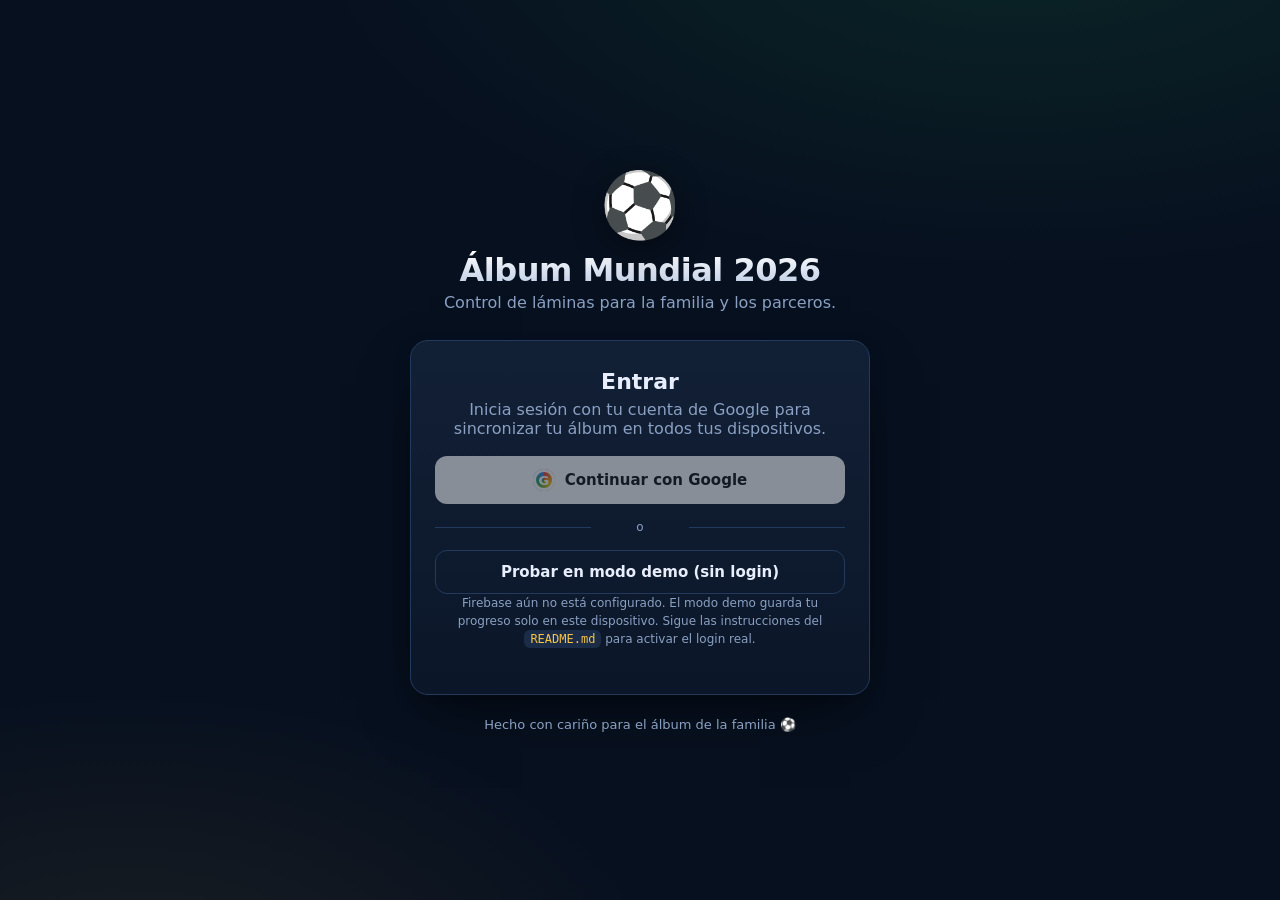
==== album-mundial/album.html @ cc8ee26c "Add World Cup 2026 sticker album tracker (album-mundial) Web app for the family to track Panini Mund" ====
<!doctype html>
<html lang="es">
<head>
  <meta charset="utf-8" />
  <meta name="viewport" content="width=device-width, initial-scale=1, viewport-fit=cover" />
  <meta name="theme-color" content="#0b1220" />
  <title>Mi Álbum — Mundial 2026</title>
  <link rel="icon" href="data:image/svg+xml,<svg xmlns=%22http://www.w3.org/2000/svg%22 viewBox=%220 0 100 100%22><text y=%22.9em%22 font-size=%2290%22>⚽</text></svg>" />
  <link rel="stylesheet" href="./css/styles.css" />
</head>
<body class="page-app">
  <header class="app-header">
    <div class="brand">
      <span class="ball-sm">⚽</span>
      <strong>Álbum Mundial</strong>
    </div>
    <nav class="tabs" id="tabs">
      <a href="#album" class="tab active" data-tab="album">Álbum</a>
      <a href="#amigos" class="tab" data-tab="amigos">Amigos</a>
      <a href="#intercambios" class="tab" data-tab="intercambios">Intercambios</a>
    </nav>
    <div class="user-chip" id="user-chip">
      <img id="user-avatar" alt="" />
      <span id="user-name">…</span>
      <button class="link" id="btn-logout" title="Salir">Salir</button>
    </div>
  </header>

  <main class="app-main">
    <!-- ALBUM ------------------------------------------------------------ -->
    <section class="view" id="view-album" data-view="album">
      <div class="toolbar">
        <div class="stats" id="stats">
          <div class="stat"><span class="stat-num" id="stat-owned">0</span><span class="stat-label">Pegadas</span></div>
          <div class="stat"><span class="stat-num" id="stat-missing">0</span><span class="stat-label">Faltan</span></div>
          <div class="stat"><span class="stat-num" id="stat-dupes">0</span><span class="stat-label">Repes</span></div>
          <div class="stat"><span class="stat-num" id="stat-progress">0%</span><span class="stat-label">Progreso</span></div>
        </div>
        <div class="filters" role="tablist">
          <button class="chip active" data-filter="all">Todas</button>
          <button class="chip" data-filter="missing">Faltantes</button>
          <button class="chip" data-filter="owned">Pegadas</button>
          <button class="chip" data-filter="duplicate">Repetidas</button>
        </div>
        <div class="search">
          <input id="search-input" type="number" inputmode="numeric" placeholder="Buscar #" min="1" />
        </div>
      </div>

      <div class="legend">
        <span><i class="dot missing"></i>Faltante</span>
        <span><i class="dot owned"></i>Pegada</span>
        <span><i class="dot duplicate"></i>Repetida (toca de nuevo para +1)</span>
      </div>

      <div class="grid" id="grid" aria-live="polite"></div>

      <div class="floating-share">
        <button class="btn btn-primary" id="btn-share-whatsapp">
          📲 Compartir mis faltantes/repes por WhatsApp
        </button>
      </div>
    </section>

    <!-- AMIGOS ----------------------------------------------------------- -->
    <section class="view hidden" id="view-amigos" data-view="amigos">
      <div class="panel">
        <h2>Tu código de invitación</h2>
        <p class="muted">Compártelo con familia y amigos para que se conecten a tu álbum y puedan ver sus intercambios.</p>
        <div class="invite-box">
          <code id="my-invite-code">------</code>
          <button class="btn btn-ghost" id="btn-copy-code">Copiar</button>
          <button class="btn btn-ghost" id="btn-share-code">Compartir por WhatsApp</button>
        </div>
      </div>

      <div class="panel">
        <h2>Agregar un amigo</h2>
        <p class="muted">Pega aquí el código que te enviaron.</p>
        <div class="add-friend">
          <input id="friend-code" placeholder="ABC123" maxlength="8" />
          <button class="btn btn-primary" id="btn-add-friend">Agregar</button>
        </div>
        <p class="form-msg" id="friend-msg"></p>
      </div>

      <div class="panel">
        <h2>Mis amigos</h2>
        <ul class="friends-list" id="friends-list">
          <li class="empty">Aún no tienes amigos conectados.</li>
        </ul>
      </div>
    </section>

    <!-- INTERCAMBIOS ----------------------------------------------------- -->
    <section class="view hidden" id="view-intercambios" data-view="intercambios">
      <div class="panel">
        <h2>Intercambios disponibles</h2>
        <p class="muted">Te mostramos los matches: láminas que tú tienes repetidas y a tus amigos les faltan, y viceversa.</p>
        <div class="matches" id="matches">
          <div class="empty">Conecta amigos para ver intercambios.</div>
        </div>
      </div>
    </section>
  </main>

  <!-- Modal compartir ---------------------------------------------------- -->
  <div class="modal hidden" id="share-modal" role="dialog" aria-modal="true">
    <div class="modal-card">
      <h3>Compartir por WhatsApp</h3>
      <p class="muted">Edita el mensaje si quieres, luego abre WhatsApp:</p>
      <textarea id="share-text" rows="10"></textarea>
      <div class="modal-actions">
        <button class="btn btn-ghost" id="btn-share-copy">Copiar texto</button>
        <a class="btn btn-primary" id="btn-share-open" target="_blank" rel="noopener">Abrir WhatsApp</a>
      </div>
      <button class="modal-close" id="btn-share-close" aria-label="Cerrar">×</button>
    </div>
  </div>

  <script type="module" src="./js/album.js"></script>
</body>
</html>
---- album-mundial/css/styles.css ----
/* ============================================================
   Álbum Mundial — estilos
   Paleta inspirada en el césped + dorado del trofeo
   ============================================================ */

:root {
  --bg-0: #07101f;
  --bg-1: #0b1628;
  --bg-2: #122036;
  --bg-3: #1a2c47;
  --line: #233a5e;
  --text: #e8eefc;
  --muted: #8aa0c2;
  --primary: #16a34a;      /* césped */
  --primary-2: #22c55e;
  --gold: #f5c544;         /* trofeo */
  --danger: #ef4444;
  --warning: #f59e0b;
  --owned: #16a34a;
  --missing: #1f2a3f;
  --duplicate: #f5c544;
  --radius: 14px;
  --shadow-lg: 0 24px 60px -20px rgba(0,0,0,.6), 0 8px 24px -12px rgba(0,0,0,.5);
  --shadow-md: 0 8px 24px -10px rgba(0,0,0,.5);
}

* { box-sizing: border-box; }
html, body { margin: 0; padding: 0; }
body {
  font-family: -apple-system, BlinkMacSystemFont, "Segoe UI", system-ui, "Helvetica Neue", Arial, sans-serif;
  color: var(--text);
  background:
    radial-gradient(1200px 600px at 80% -10%, rgba(34,197,94,.12), transparent 60%),
    radial-gradient(900px 500px at 10% 110%, rgba(245,197,68,.08), transparent 60%),
    var(--bg-0);
  min-height: 100vh;
  -webkit-font-smoothing: antialiased;
}

button { font: inherit; cursor: pointer; }
.hidden { display: none !important; }
.muted { color: var(--muted); }

/* ====== LOGIN ====== */
.page-login { display: grid; place-items: center; min-height: 100vh; padding: 24px; }
.login-shell { width: 100%; max-width: 460px; text-align: center; }
.login-hero { margin-bottom: 28px; }
.ball {
  font-size: 64px;
  filter: drop-shadow(0 8px 16px rgba(0,0,0,.4));
  animation: bounce 2.4s ease-in-out infinite;
}
@keyframes bounce {
  0%,100% { transform: translateY(0) rotate(-6deg); }
  50%     { transform: translateY(-10px) rotate(8deg); }
}
.login-hero h1 {
  margin: 8px 0 4px;
  font-size: 32px;
  letter-spacing: -.5px;
  background: linear-gradient(180deg, #fff, #b8c8e3);
  -webkit-background-clip: text;
  background-clip: text;
  color: transparent;
}
.tagline { color: var(--muted); margin: 0; }

.login-card {
  background: linear-gradient(180deg, var(--bg-2), var(--bg-1));
  border: 1px solid var(--line);
  border-radius: 18px;
  padding: 28px 24px;
  box-shadow: var(--shadow-lg);
}
.login-card h2 { margin: 0 0 6px; font-size: 22px; }
.login-card p  { margin: 0 0 18px; }

.btn {
  display: inline-flex; align-items: center; justify-content: center; gap: 10px;
  width: 100%; padding: 12px 16px;
  border: 1px solid transparent; border-radius: 12px;
  font-weight: 600; font-size: 15px;
  text-decoration: none;
  transition: transform .04s ease, background .15s ease, border-color .15s ease, opacity .15s ease;
}
.btn:active { transform: translateY(1px); }
.btn[disabled] { opacity: .5; cursor: not-allowed; }

.btn-google { background: #fff; color: #1a1a1a; }
.btn-google:hover { background: #f4f4f4; }
.g-icon {
  display: inline-grid; place-items: center;
  width: 22px; height: 22px; border-radius: 50%;
  background: conic-gradient(from 0deg, #ea4335, #fbbc05, #34a853, #4285f4);
  color: #fff; font-weight: 800; font-size: 13px;
  box-shadow: inset 0 0 0 3px #fff;
}

.btn-ghost { background: transparent; color: var(--text); border-color: var(--line); }
.btn-ghost:hover { background: var(--bg-2); }

.btn-primary {
  background: linear-gradient(180deg, var(--primary-2), var(--primary));
  color: #04150a; border-color: rgba(0,0,0,.2);
  box-shadow: 0 8px 18px -8px rgba(34,197,94,.6);
}
.btn-primary:hover { filter: brightness(1.05); }

.divider {
  position: relative; margin: 16px 0; color: var(--muted); font-size: 12px;
}
.divider::before, .divider::after {
  content: ""; position: absolute; top: 50%; width: 38%; height: 1px; background: var(--line);
}
.divider::before { left: 0; }
.divider::after  { right: 0; }

.hint { font-size: 12px; color: var(--muted); margin-top: 14px; line-height: 1.5; }
.hint code { background: var(--bg-3); padding: 2px 6px; border-radius: 6px; color: var(--gold); }

.login-foot { margin-top: 22px; color: var(--muted); font-size: 13px; }

/* ====== APP HEADER ====== */
.app-header {
  position: sticky; top: 0; z-index: 30;
  display: flex; align-items: center; gap: 16px;
  padding: 12px 16px;
  background: rgba(11,22,40,.85);
  backdrop-filter: saturate(140%) blur(10px);
  border-bottom: 1px solid var(--line);
}
.brand { display: flex; align-items: center; gap: 8px; font-size: 15px; }
.ball-sm { font-size: 22px; }
.tabs { display: flex; gap: 4px; margin: 0 auto; }
.tab {
  text-decoration: none; color: var(--muted);
  padding: 8px 14px; border-radius: 999px;
  font-weight: 600; font-size: 14px;
  border: 1px solid transparent;
  transition: color .15s ease, background .15s ease, border-color .15s ease;
}
.tab:hover { color: var(--text); }
.tab.active { color: var(--text); background: var(--bg-2); border-color: var(--line); }

.user-chip {
  display: flex; align-items: center; gap: 8px;
  background: var(--bg-2); border: 1px solid var(--line);
  padding: 4px 10px 4px 4px; border-radius: 999px; font-size: 13px;
}
.user-chip img { width: 26px; height: 26px; border-radius: 50%; background: var(--bg-3); object-fit: cover; }
.user-chip .link {
  background: transparent; border: 0; color: var(--muted); padding: 0 0 0 6px;
}
.user-chip .link:hover { color: var(--text); text-decoration: underline; }

/* ====== APP MAIN ====== */
.app-main { padding: 16px; max-width: 1100px; margin: 0 auto; padding-bottom: 120px; }

.toolbar {
  display: grid; gap: 12px;
  grid-template-columns: 1fr;
}
@media (min-width: 800px) {
  .toolbar { grid-template-columns: auto 1fr auto; align-items: center; }
}

.stats { display: flex; gap: 8px; flex-wrap: wrap; }
.stat {
  display: flex; flex-direction: column; align-items: flex-start;
  background: linear-gradient(180deg, var(--bg-2), var(--bg-1));
  border: 1px solid var(--line);
  padding: 8px 12px; border-radius: 12px; min-width: 76px;
}
.stat-num { font-size: 20px; font-weight: 800; letter-spacing: -.3px; }
.stat-label { font-size: 11px; color: var(--muted); text-transform: uppercase; letter-spacing: .08em; }

.filters { display: flex; gap: 6px; flex-wrap: wrap; }
.chip {
  background: var(--bg-2); color: var(--muted);
  border: 1px solid var(--line); padding: 8px 12px; border-radius: 999px;
  font-weight: 600; font-size: 13px;
}
.chip:hover { color: var(--text); }
.chip.active { background: var(--primary); color: #04150a; border-color: transparent; }

.search input {
  width: 130px;
  background: var(--bg-2); color: var(--text);
  border: 1px solid var(--line); border-radius: 10px;
  padding: 10px 12px; font-size: 14px;
}
.search input:focus { outline: 2px solid var(--primary); outline-offset: 2px; }

.legend {
  display: flex; gap: 14px; flex-wrap: wrap;
  color: var(--muted); font-size: 12px; margin: 14px 0 8px;
}
.legend .dot {
  display: inline-block; width: 10px; height: 10px; border-radius: 3px; margin-right: 6px; vertical-align: middle;
  border: 1px solid var(--line);
}
.dot.missing  { background: var(--missing); }
.dot.owned    { background: var(--owned); }
.dot.duplicate { background: var(--duplicate); }

/* ====== GRID ====== */
.grid {
  display: grid;
  grid-template-columns: repeat(auto-fill, minmax(58px, 1fr));
  gap: 6px;
}
.cell {
  position: relative;
  aspect-ratio: 3/4;
  border-radius: 10px;
  background: var(--missing);
  border: 1px solid var(--line);
  color: var(--text);
  font-weight: 700; font-size: 13px;
  display: grid; place-items: center;
  cursor: pointer;
  transition: transform .08s ease, background .15s ease, border-color .15s ease;
  user-select: none;
}
.cell:hover { transform: translateY(-1px); border-color: #345887; }
.cell.owned {
  background: linear-gradient(160deg, #16a34a, #128a3e);
  border-color: rgba(0,0,0,.2);
  color: #04150a;
  box-shadow: inset 0 -3px 0 rgba(0,0,0,.18);
}
.cell.owned::after {
  content: "✓"; position: absolute; top: 4px; right: 6px;
  font-size: 11px; opacity: .8;
}
.cell.duplicate {
  background: linear-gradient(160deg, var(--gold), #d9a92e);
  border-color: rgba(0,0,0,.2);
  color: #1a1304;
  box-shadow: inset 0 -3px 0 rgba(0,0,0,.18);
}
.cell .dup-badge {
  position: absolute; top: 3px; right: 4px;
  background: rgba(0,0,0,.35); color: #fff;
  font-size: 10px; padding: 1px 5px; border-radius: 999px;
  font-weight: 700;
}
.cell .num { font-variant-numeric: tabular-nums; }

.cell.hilite {
  outline: 3px solid var(--primary-2);
  outline-offset: 2px;
  animation: pop .35s ease;
}
@keyframes pop {
  0%   { transform: scale(.92); }
  100% { transform: scale(1); }
}

/* ====== PANELS ====== */
.panel {
  background: linear-gradient(180deg, var(--bg-2), var(--bg-1));
  border: 1px solid var(--line);
  border-radius: var(--radius);
  padding: 18px;
  margin-bottom: 14px;
  box-shadow: var(--shadow-md);
}
.panel h2 { margin: 0 0 6px; font-size: 18px; }

.invite-box {
  display: flex; align-items: center; gap: 10px; flex-wrap: wrap;
  margin-top: 10px;
}
.invite-box code {
  background: var(--bg-3); color: var(--gold);
  padding: 10px 14px; border-radius: 10px; font-size: 18px; letter-spacing: 3px;
}

.add-friend { display: flex; gap: 10px; margin-top: 10px; }
.add-friend input {
  flex: 1;
  background: var(--bg-3); border: 1px solid var(--line); border-radius: 10px;
  color: var(--text); padding: 10px 12px; font-size: 15px; letter-spacing: 2px;
  text-transform: uppercase;
}
.add-friend input:focus { outline: 2px solid var(--primary); outline-offset: 2px; }
.add-friend .btn { width: auto; padding: 10px 16px; }

.form-msg { font-size: 13px; margin-top: 8px; min-height: 18px; }
.form-msg.ok    { color: var(--primary-2); }
.form-msg.err   { color: var(--danger); }

.friends-list { list-style: none; padding: 0; margin: 10px 0 0; display: grid; gap: 8px; }
.friends-list li {
  display: flex; align-items: center; gap: 12px;
  padding: 10px 12px; border-radius: 12px;
  background: var(--bg-3); border: 1px solid var(--line);
}
.friends-list li.empty {
  justify-content: center; color: var(--muted); background: transparent; border-style: dashed;
}
.friends-list img { width: 32px; height: 32px; border-radius: 50%; background: var(--bg-2); }
.friends-list .meta { display: flex; flex-direction: column; flex: 1; }
.friends-list .name { font-weight: 700; }
.friends-list .sub  { font-size: 12px; color: var(--muted); }

/* ====== MATCHES ====== */
.matches { display: grid; gap: 12px; margin-top: 10px; }
.match {
  background: var(--bg-3); border: 1px solid var(--line); border-radius: 14px;
  padding: 14px; display: grid; gap: 8px;
}
.match header {
  display: flex; align-items: center; gap: 10px;
}
.match img { width: 36px; height: 36px; border-radius: 50%; background: var(--bg-2); }
.match h3 { margin: 0; font-size: 16px; }
.match .rows { display: grid; gap: 6px; font-size: 14px; }
.match .row { display: flex; gap: 8px; align-items: baseline; flex-wrap: wrap; }
.match .row .label {
  font-size: 11px; text-transform: uppercase; letter-spacing: .06em;
  background: var(--bg-2); color: var(--muted);
  padding: 2px 8px; border-radius: 999px; border: 1px solid var(--line);
}
.match .nums { color: var(--text); font-variant-numeric: tabular-nums; }
.match .actions { display: flex; gap: 8px; flex-wrap: wrap; margin-top: 4px; }
.match .actions .btn { width: auto; padding: 8px 12px; font-size: 13px; }
.match.empty { text-align: center; color: var(--muted); }
.empty { text-align: center; color: var(--muted); padding: 14px; }

/* ====== FLOATING SHARE ====== */
.floating-share {
  position: fixed; bottom: 16px; left: 50%; transform: translateX(-50%);
  z-index: 20; width: min(560px, calc(100% - 32px));
}
.floating-share .btn { box-shadow: 0 16px 32px -10px rgba(0,0,0,.5); }

/* ====== MODAL ====== */
.modal {
  position: fixed; inset: 0; z-index: 50;
  background: rgba(3,8,16,.65); backdrop-filter: blur(4px);
  display: grid; place-items: center; padding: 16px;
}
.modal-card {
  position: relative;
  background: linear-gradient(180deg, var(--bg-2), var(--bg-1));
  border: 1px solid var(--line); border-radius: 16px;
  padding: 20px; width: min(560px, 100%);
  box-shadow: var(--shadow-lg);
}
.modal-card h3 { margin: 0 0 6px; }
.modal-card textarea {
  width: 100%; margin-top: 10px;
  background: var(--bg-3); color: var(--text);
  border: 1px solid var(--line); border-radius: 10px;
  padding: 12px; font: inherit; font-size: 14px; line-height: 1.5;
  resize: vertical;
}
.modal-actions { display: flex; gap: 10px; margin-top: 12px; }
.modal-actions .btn { width: auto; flex: 1; }
.modal-close {
  position: absolute; top: 8px; right: 10px;
  background: transparent; border: 0; color: var(--muted);
  font-size: 24px; line-height: 1; padding: 4px 8px;
}
.modal-close:hover { color: var(--text); }

/* ====== TOAST ====== */
.toast {
  position: fixed; left: 50%; bottom: 90px; transform: translateX(-50%);
  background: var(--bg-3); color: var(--text);
  border: 1px solid var(--line); border-radius: 999px;
  padding: 10px 16px; font-size: 14px;
  box-shadow: var(--shadow-md);
  z-index: 60;
  opacity: 0; transition: opacity .2s ease, transform .2s ease;
  pointer-events: none;
}
.toast.show { opacity: 1; transform: translateX(-50%) translateY(-4px); }

/* ====== RESPONSIVE ====== */
@media (max-width: 640px) {
  .app-header { flex-wrap: wrap; }
  .tabs { order: 3; width: 100%; justify-content: space-around; margin: 0; }
  .user-chip .link { display: none; }
  .grid { grid-template-columns: repeat(auto-fill, minmax(52px, 1fr)); gap: 5px; }
  .cell { font-size: 12px; }
}
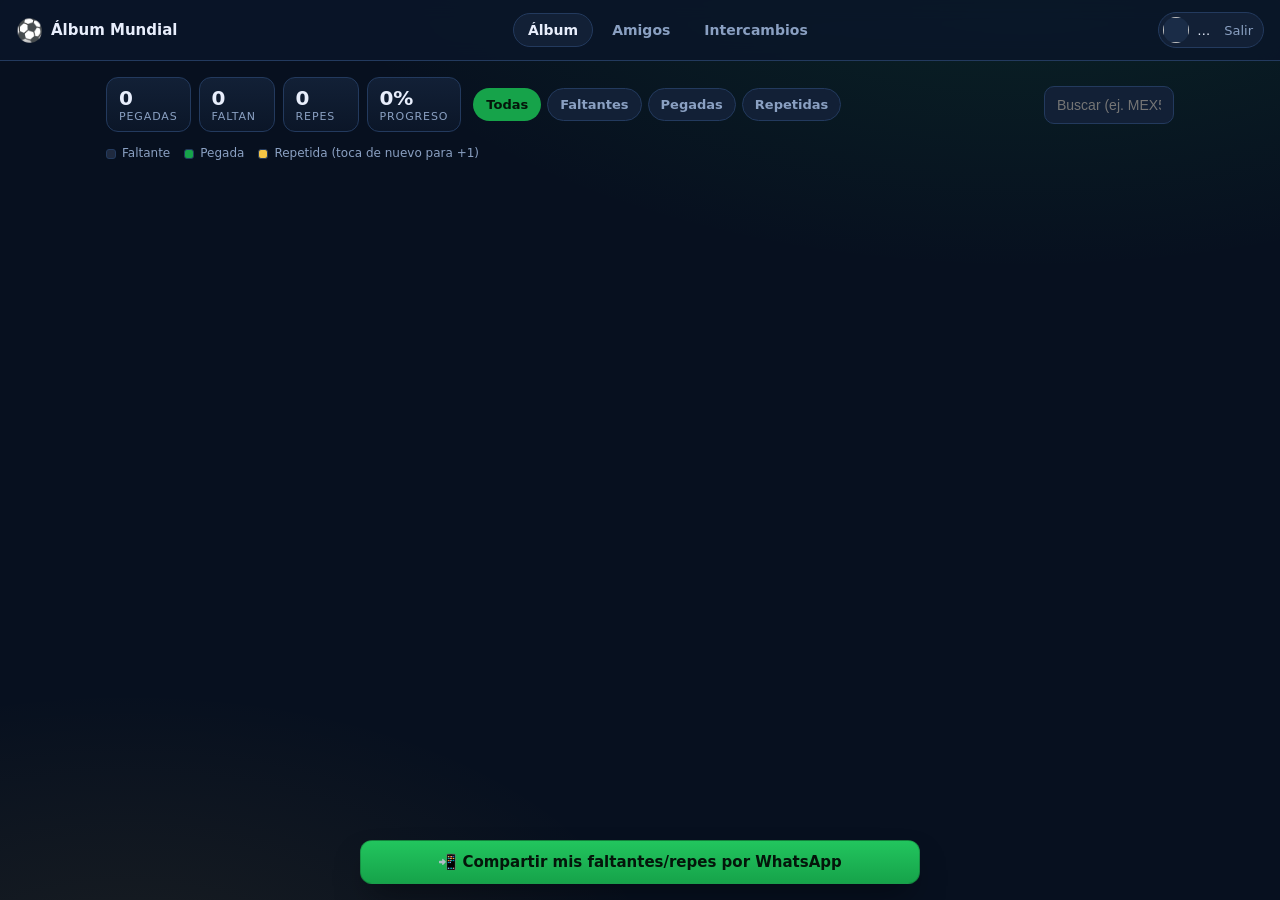
==== commit 12c71f7e: "Switch sticker model from flat 1..980 to code-by-section Real Panini Mundial 2026 album has 51 secti" ====
--- a/album-mundial/album.html
+++ b/album-mundial/album.html
@@ -43,7 +43,7 @@
           <button class="chip" data-filter="duplicate">Repetidas</button>
         </div>
         <div class="search">
-          <input id="search-input" type="number" inputmode="numeric" placeholder="Buscar #" min="1" />
+          <input id="search-input" type="text" inputmode="text" placeholder="Buscar (ej. MEX5)" maxlength="12" autocapitalize="characters" />
         </div>
       </div>
 
--- a/album-mundial/css/styles.css
+++ b/album-mundial/css/styles.css
@@ -205,6 +205,38 @@
 
 /* ====== GRID ====== */
 .grid {
+  display: flex;
+  flex-direction: column;
+  gap: 18px;
+}
+
+.album-section {
+  display: flex;
+  flex-direction: column;
+  gap: 8px;
+}
+.album-section .section-header {
+  display: flex;
+  align-items: baseline;
+  justify-content: space-between;
+  gap: 12px;
+  margin: 0;
+  padding: 6px 4px;
+  font-size: 13px;
+  font-weight: 700;
+  letter-spacing: .04em;
+  text-transform: uppercase;
+  color: var(--muted);
+  border-bottom: 1px solid var(--line);
+}
+.album-section .section-header small {
+  font-size: 11px;
+  font-weight: 600;
+  color: #5f7596;
+  text-transform: none;
+  letter-spacing: 0;
+}
+.album-section .cells {
   display: grid;
   grid-template-columns: repeat(auto-fill, minmax(58px, 1fr));
   gap: 6px;
@@ -384,6 +416,6 @@
   .app-header { flex-wrap: wrap; }
   .tabs { order: 3; width: 100%; justify-content: space-around; margin: 0; }
   .user-chip .link { display: none; }
-  .grid { grid-template-columns: repeat(auto-fill, minmax(52px, 1fr)); gap: 5px; }
+  .album-section .cells { grid-template-columns: repeat(auto-fill, minmax(52px, 1fr)); gap: 5px; }
   .cell { font-size: 12px; }
 }
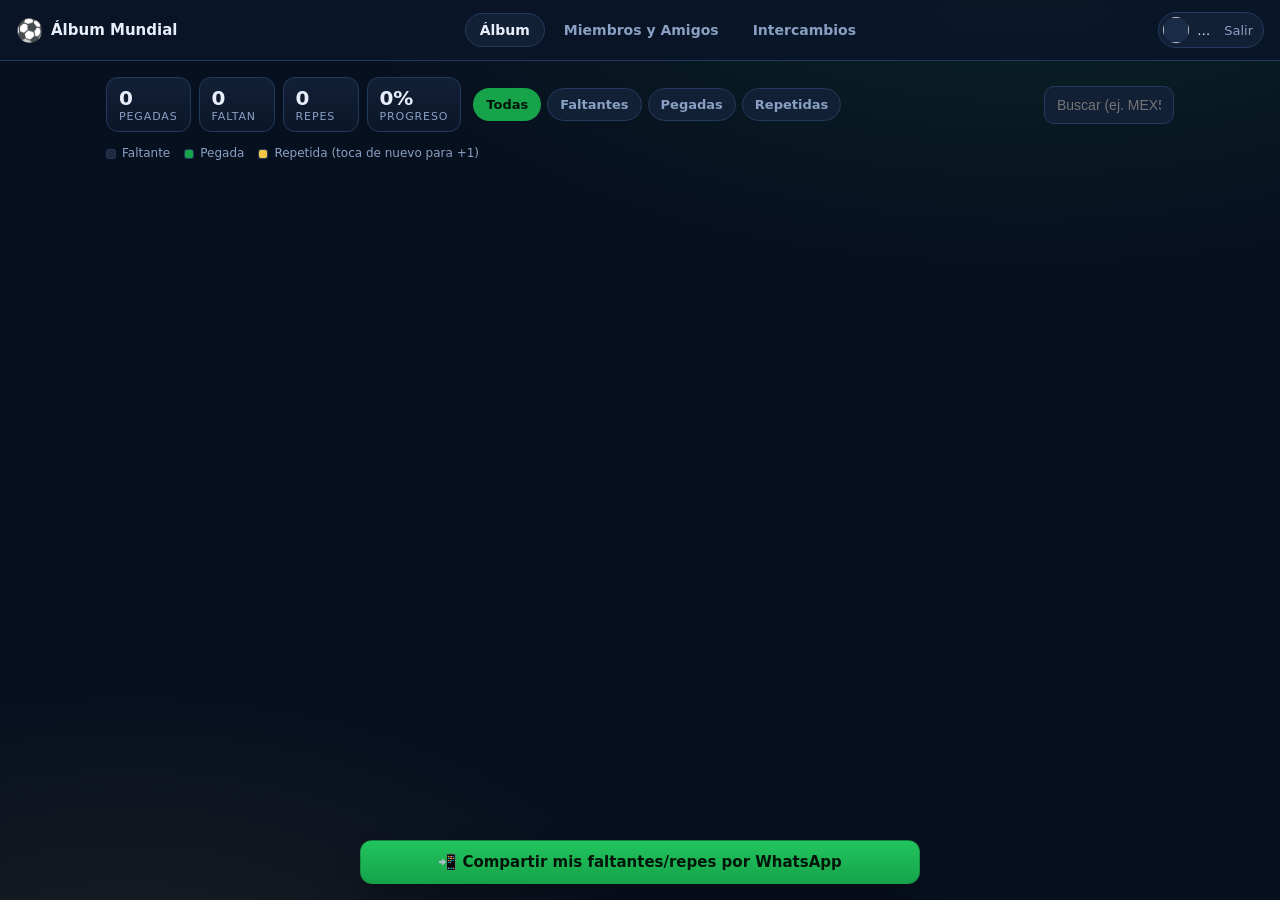
==== commit 4d1183fa: "Shared-album model: 1 album, N members, anonymous join by code Replaces the prior "1 user = 1 album"" ====
--- a/album-mundial/album.html
+++ b/album-mundial/album.html
@@ -12,11 +12,11 @@
   <header class="app-header">
     <div class="brand">
       <span class="ball-sm">⚽</span>
-      <strong>Álbum Mundial</strong>
+      <strong id="album-title">Álbum Mundial</strong>
     </div>
     <nav class="tabs" id="tabs">
       <a href="#album" class="tab active" data-tab="album">Álbum</a>
-      <a href="#amigos" class="tab" data-tab="amigos">Amigos</a>
+      <a href="#amigos" class="tab" data-tab="amigos">Miembros y Amigos</a>
       <a href="#intercambios" class="tab" data-tab="intercambios">Intercambios</a>
     </nav>
     <div class="user-chip" id="user-chip">
@@ -62,11 +62,15 @@
       </div>
     </section>
 
-    <!-- AMIGOS ----------------------------------------------------------- -->
+    <!-- AMIGOS Y MIEMBROS ------------------------------------------------ -->
     <section class="view hidden" id="view-amigos" data-view="amigos">
+
       <div class="panel">
-        <h2>Tu código de invitación</h2>
-        <p class="muted">Compártelo con familia y amigos para que se conecten a tu álbum y puedan ver sus intercambios.</p>
+        <h2>Código de tu álbum</h2>
+        <p class="muted">
+          Compártelo para que tu familia se una a este álbum (todos verán y editarán
+          las mismas láminas). El código siempre es el mismo, no cambia.
+        </p>
         <div class="invite-box">
           <code id="my-invite-code">------</code>
           <button class="btn btn-ghost" id="btn-copy-code">Copiar</button>
@@ -75,19 +79,26 @@
       </div>
 
       <div class="panel">
-        <h2>Agregar un amigo</h2>
-        <p class="muted">Pega aquí el código que te enviaron.</p>
+        <h2>Miembros del álbum</h2>
+        <p class="muted">Ustedes editan el mismo álbum.</p>
+        <ul class="friends-list" id="members-list">
+          <li class="empty">Cargando…</li>
+        </ul>
+      </div>
+
+      <div class="panel">
+        <h2>Conectarte con otros álbumes</h2>
+        <p class="muted">
+          Si tu vecino o tu primo tiene SU propio álbum en la app, pega aquí
+          el código de él para ver intercambios automáticos.
+        </p>
         <div class="add-friend">
           <input id="friend-code" placeholder="ABC123" maxlength="8" />
           <button class="btn btn-primary" id="btn-add-friend">Agregar</button>
         </div>
         <p class="form-msg" id="friend-msg"></p>
-      </div>
-
-      <div class="panel">
-        <h2>Mis amigos</h2>
         <ul class="friends-list" id="friends-list">
-          <li class="empty">Aún no tienes amigos conectados.</li>
+          <li class="empty">Aún no tienes álbumes conectados.</li>
         </ul>
       </div>
     </section>
--- a/album-mundial/css/styles.css
+++ b/album-mundial/css/styles.css
@@ -391,6 +391,18 @@
 }
 .modal-actions { display: flex; gap: 10px; margin-top: 12px; }
 .modal-actions .btn { width: auto; flex: 1; }
+.modal-card .field {
+  display: flex; flex-direction: column; gap: 6px; margin-top: 12px;
+}
+.modal-card .field span {
+  font-size: 12px; color: var(--muted); letter-spacing: .04em; text-transform: uppercase;
+}
+.modal-card .field input {
+  background: var(--bg-3); color: var(--text);
+  border: 1px solid var(--line); border-radius: 10px;
+  padding: 12px; font: inherit; font-size: 15px;
+}
+.modal-card .field input:focus { outline: 2px solid var(--primary); outline-offset: 2px; }
 .modal-close {
   position: absolute; top: 8px; right: 10px;
   background: transparent; border: 0; color: var(--muted);
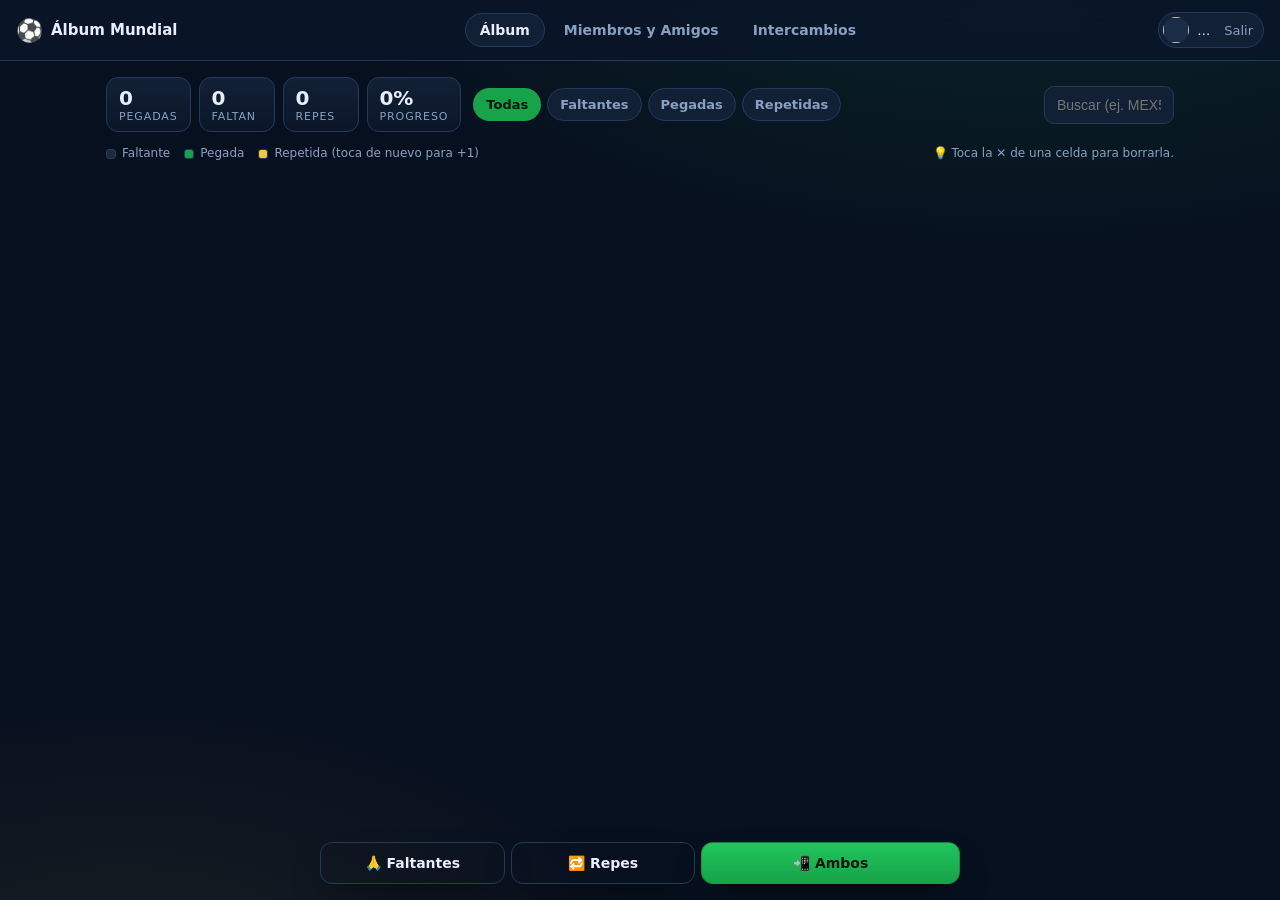
==== commit 64eb296f: "WhatsApp reports with flag emojis (Figuritas-style) + per-cell delete + repe decrement Three things " ====
--- a/album-mundial/album.html
+++ b/album-mundial/album.html
@@ -51,13 +51,20 @@
         <span><i class="dot missing"></i>Faltante</span>
         <span><i class="dot owned"></i>Pegada</span>
         <span><i class="dot duplicate"></i>Repetida (toca de nuevo para +1)</span>
+        <span class="legend-tip">💡 Toca la ✕ de una celda para borrarla.</span>
       </div>
 
       <div class="grid" id="grid" aria-live="polite"></div>
 
-      <div class="floating-share">
-        <button class="btn btn-primary" id="btn-share-whatsapp">
-          📲 Compartir mis faltantes/repes por WhatsApp
+      <div class="floating-share share-multi">
+        <button class="btn btn-ghost" id="btn-share-missing" title="Solo faltantes">
+          🙏 Faltantes
+        </button>
+        <button class="btn btn-ghost" id="btn-share-duplicates" title="Solo repetidas">
+          🔁 Repes
+        </button>
+        <button class="btn btn-primary" id="btn-share-whatsapp" title="Faltantes y repes">
+          📲 Ambos
         </button>
       </div>
     </section>
@@ -101,6 +108,15 @@
           <li class="empty">Aún no tienes álbumes conectados.</li>
         </ul>
       </div>
+
+      <div class="panel danger-zone">
+        <h2>Zona de peligro</h2>
+        <p class="muted">
+          Borrar todas las marcas pone el álbum en 0/980 para TODOS los miembros.
+          No se puede deshacer.
+        </p>
+        <button class="btn btn-danger" id="btn-clear-all">🗑️ Borrar todas las marcas</button>
+      </div>
     </section>
 
     <!-- INTERCAMBIOS ----------------------------------------------------- -->
@@ -119,6 +135,11 @@
   <div class="modal hidden" id="share-modal" role="dialog" aria-modal="true">
     <div class="modal-card">
       <h3>Compartir por WhatsApp</h3>
+      <div class="share-modes hidden" id="share-modes">
+        <button class="chip" data-mode="missing">🙏 Faltantes</button>
+        <button class="chip" data-mode="duplicate">🔁 Repetidas</button>
+        <button class="chip active" data-mode="both">📲 Ambos</button>
+      </div>
       <p class="muted">Edita el mensaje si quieres, luego abre WhatsApp:</p>
       <textarea id="share-text" rows="10"></textarea>
       <div class="modal-actions">
--- a/album-mundial/css/styles.css
+++ b/album-mundial/css/styles.css
@@ -106,6 +106,19 @@
 }
 .btn-primary:hover { filter: brightness(1.05); }
 
+.btn-danger {
+  background: linear-gradient(180deg, #ef4444, #b91c1c);
+  color: #fff; border-color: rgba(0,0,0,.2);
+  box-shadow: 0 8px 18px -8px rgba(239,68,68,.55);
+}
+.btn-danger:hover { filter: brightness(1.05); }
+
+.panel.danger-zone {
+  border-color: rgba(239,68,68,.35);
+  background: linear-gradient(180deg, rgba(239,68,68,.06), transparent);
+}
+.panel.danger-zone h2 { color: #fca5a5; }
+
 .divider {
   position: relative; margin: 16px 0; color: var(--muted); font-size: 12px;
 }
@@ -202,6 +215,9 @@
 .dot.missing  { background: var(--missing); }
 .dot.owned    { background: var(--owned); }
 .dot.duplicate { background: var(--duplicate); }
+.legend-tip {
+  margin-left: auto; color: var(--muted); font-size: 12px;
+}
 
 /* ====== GRID ====== */
 .grid {
@@ -277,6 +293,21 @@
   font-size: 10px; padding: 1px 5px; border-radius: 999px;
   font-weight: 700;
 }
+.cell .del-x {
+  position: absolute; top: 2px; left: 3px;
+  width: 16px; height: 16px;
+  display: grid; place-items: center;
+  border-radius: 50%;
+  background: rgba(0,0,0,.4); color: #fff;
+  font-size: 10px; font-weight: 700;
+  line-height: 1;
+  cursor: pointer;
+  transition: background .15s ease, transform .1s ease;
+}
+.cell .del-x:hover {
+  background: var(--danger);
+  transform: scale(1.15);
+}
 .cell .num { font-variant-numeric: tabular-nums; }
 
 .cell.hilite {
@@ -364,9 +395,30 @@
 /* ====== FLOATING SHARE ====== */
 .floating-share {
   position: fixed; bottom: 16px; left: 50%; transform: translateX(-50%);
-  z-index: 20; width: min(560px, calc(100% - 32px));
+  z-index: 20; width: min(640px, calc(100% - 32px));
 }
 .floating-share .btn { box-shadow: 0 16px 32px -10px rgba(0,0,0,.5); }
+.floating-share.share-multi {
+  display: grid; grid-template-columns: 1fr 1fr 1.4fr; gap: 6px;
+}
+.floating-share.share-multi .btn { padding: 12px 10px; font-size: 14px; }
+
+/* Chips de selección de modo dentro del modal de compartir */
+.share-modes {
+  display: flex; gap: 6px; margin: 10px 0 0; flex-wrap: wrap;
+}
+.share-modes .chip {
+  padding: 6px 12px; font-size: 13px; border-radius: 999px;
+  background: var(--bg-3); color: var(--muted);
+  border: 1px solid var(--line); cursor: pointer;
+  transition: background .12s, color .12s, border-color .12s;
+}
+.share-modes .chip.active {
+  background: var(--primary); color: #04150a;
+  border-color: rgba(0,0,0,.2); font-weight: 700;
+}
+.share-modes .chip:hover { color: var(--text); }
+.share-modes .chip.active:hover { color: #04150a; }
 
 /* ====== MODAL ====== */
 .modal {
